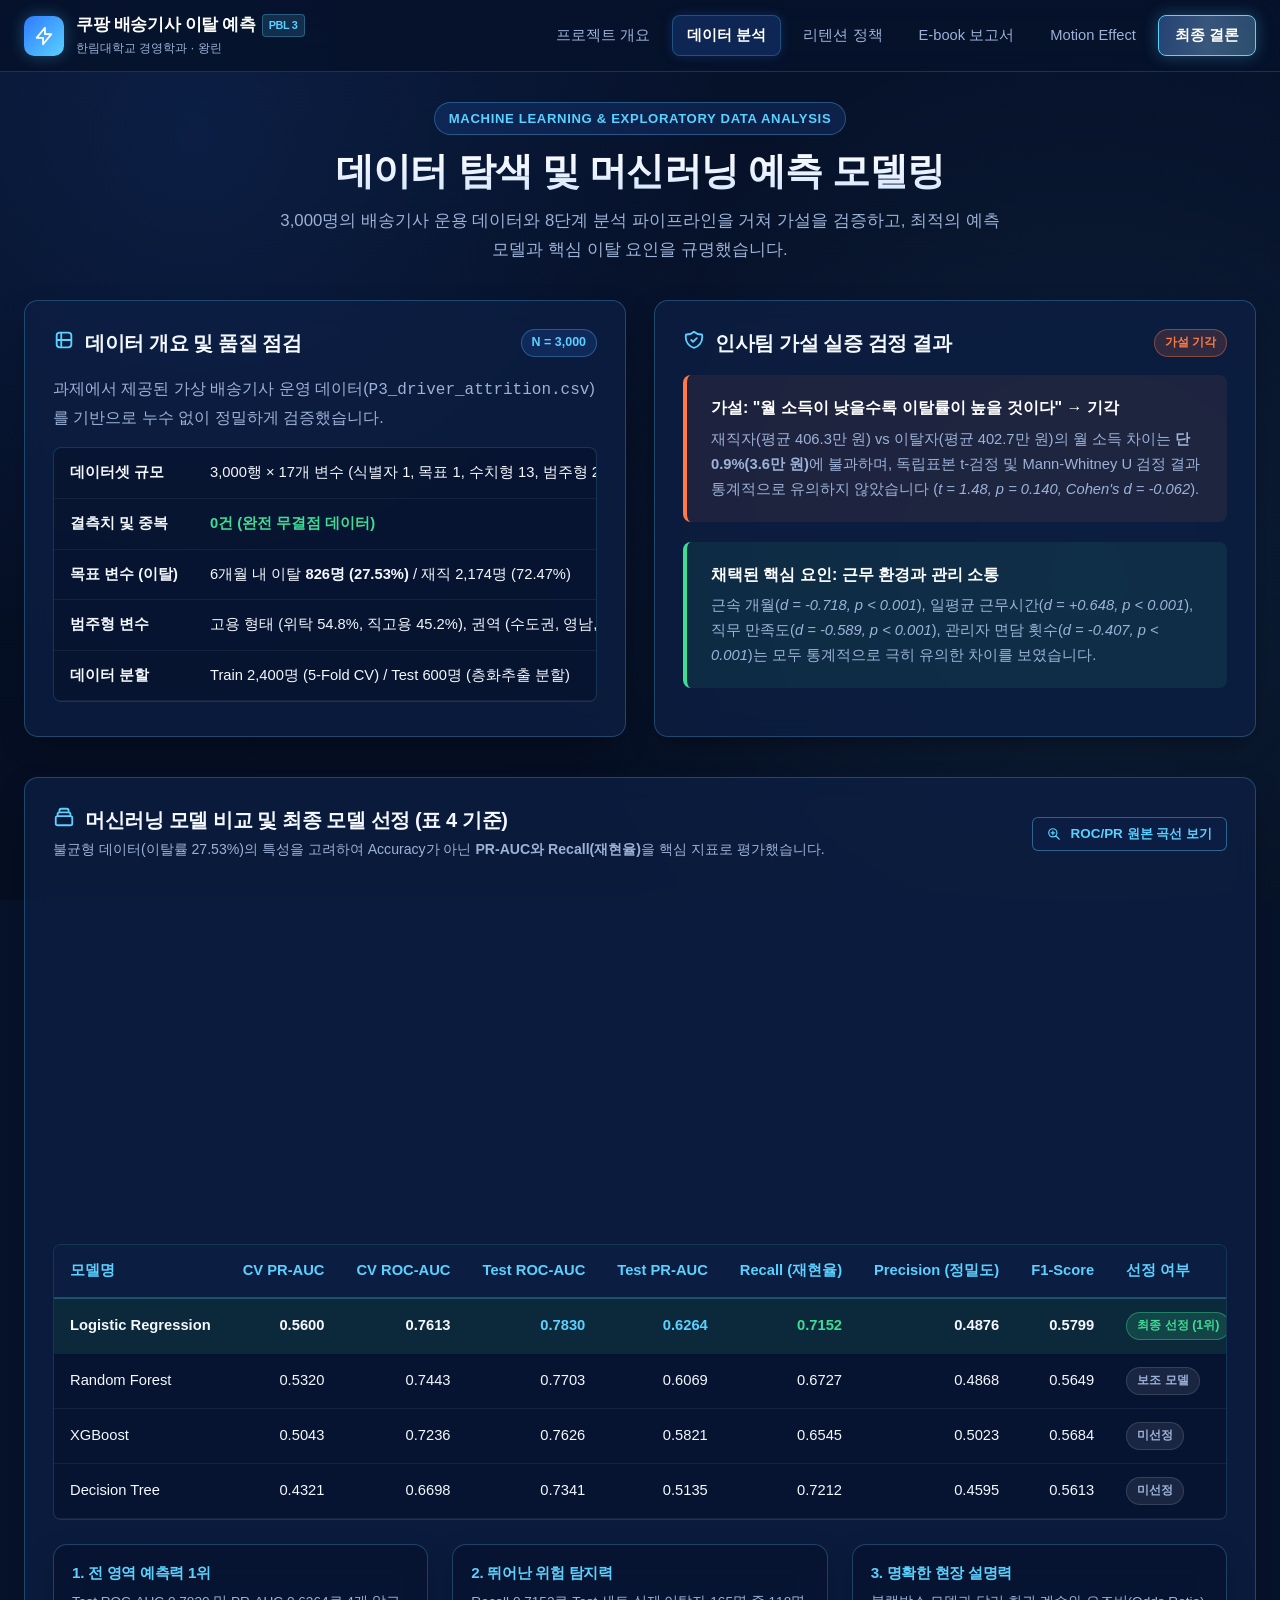
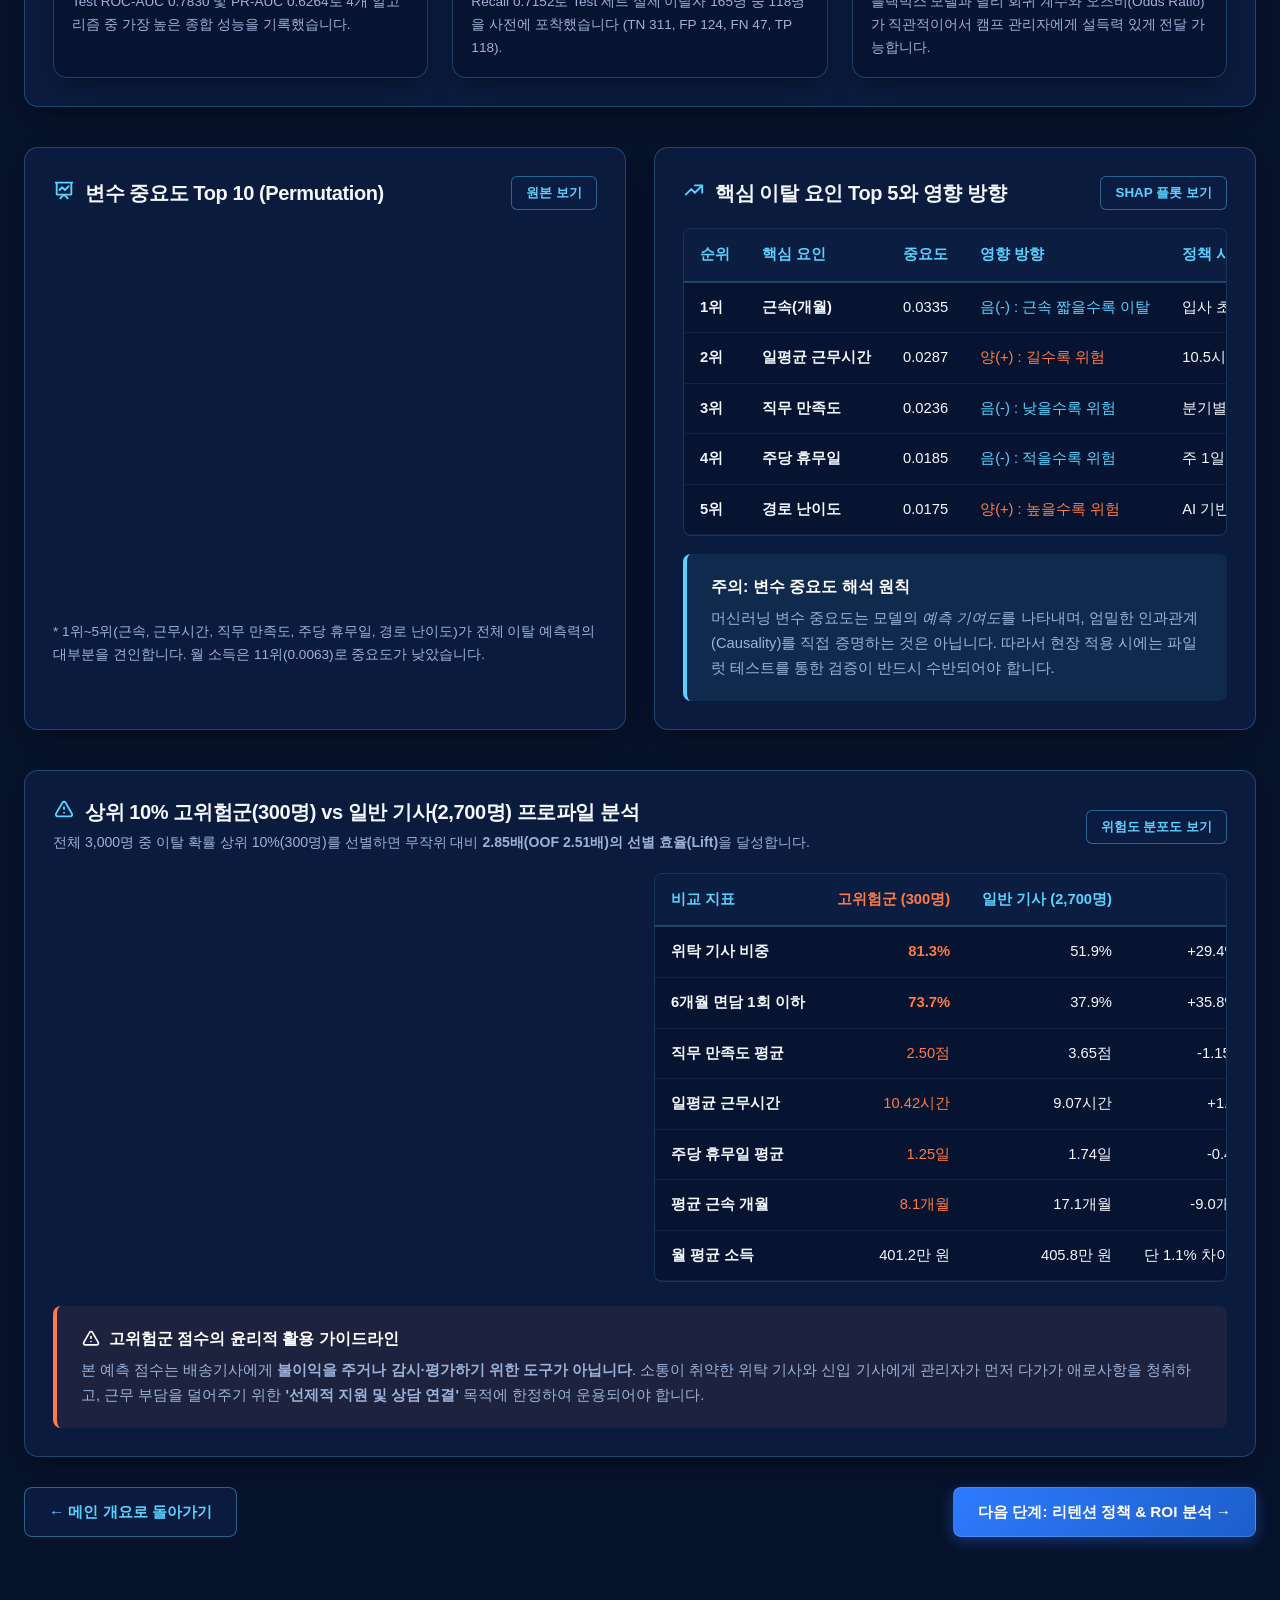
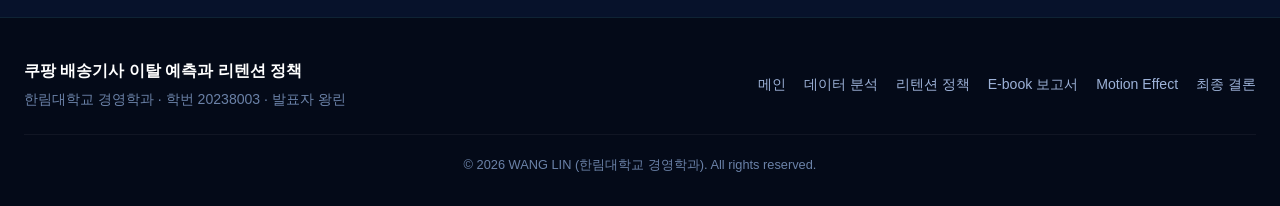
==== analysis.html @ deee6672 "1" ====
<!DOCTYPE html>
<html lang="ko">
<head>
  <meta charset="UTF-8">
  <meta name="viewport" content="width=device-width, initial-scale=1.0">
  <title>쿠팡 배송기사 이탈 예측과 리텐션 정책 | 데이터 및 머신러닝 분석</title>
  <link rel="stylesheet" href="css/style.css">
  <link rel="stylesheet" href="css/responsive.css">
  <!-- Chart.js CDN -->
  <script src="https://cdn.jsdelivr.net/npm/chart.js"></script>
</head>
<body>

  <!-- Global Navigation Bar -->
  <header class="navbar">
    <div class="nav-container">
      <a href="index.html" class="brand">
        <div class="brand-icon">
          <svg fill="none" stroke="currentColor" viewBox="0 0 24 24"><path stroke-linecap="round" stroke-linejoin="round" stroke-width="2" d="M13 10V3L4 14h7v7l9-11h-7z"/></svg>
        </div>
        <div class="brand-info">
          <div class="brand-title">쿠팡 배송기사 이탈 예측 <span class="brand-badge">PBL 3</span></div>
          <div class="brand-meta">한림대학교 경영학과 · 왕린</div>
        </div>
      </a>

      <button class="nav-toggle" aria-label="메뉴 열기">
        <svg fill="none" stroke="currentColor" viewBox="0 0 24 24"><path stroke-linecap="round" stroke-linejoin="round" stroke-width="2" d="M4 6h16M4 12h16M4 18h16"/></svg>
      </button>

      <nav class="nav-menu">
        <div class="nav-item"><a href="index.html" class="nav-link">프로젝트 개요</a></div>
        <div class="nav-item"><a href="analysis.html" class="nav-link active">데이터 분석</a></div>
        <div class="nav-item"><a href="policy.html" class="nav-link">리텐션 정책</a></div>
        <div class="nav-item"><a href="report.html" class="nav-link">E-book 보고서</a></div>
        <div class="nav-item"><a href="motion.html" class="nav-link">Motion Effect</a></div>
        <div class="nav-item"><a href="conclusion.html" class="nav-link highlight-btn">최종 결론</a></div>
      </nav>
    </div>
  </header>

  <main class="main-content">
    <div class="container">
      
      <!-- Section Header -->
      <div class="section-header" style="margin-top: 30px;">
        <div class="section-tag">Machine Learning & Exploratory Data Analysis</div>
        <h1 class="section-title">데이터 탐색 및 머신러닝 예측 모델링</h1>
        <p class="section-desc">
          3,000명의 배송기사 운용 데이터와 8단계 분석 파이프라인을 거쳐 
          가설을 검증하고, 최적의 예측 모델과 핵심 이탈 요인을 규명했습니다.
        </p>
      </div>

      <!-- 1. 데이터 개요 & 가설 검정 -->
      <section style="margin-bottom: 40px;">
        <div class="grid-2">
          
          <!-- Data Profile Card -->
          <div class="card">
            <div class="card-header">
              <h2 class="card-title">
                <span class="card-title-icon">
                  <svg width="22" height="22" fill="none" stroke="currentColor" viewBox="0 0 24 24"><path stroke-linecap="round" stroke-linejoin="round" stroke-width="2" d="M4 7v10c0 2 1.5 3 3.5 3h9c2 0 3.5-1 3.5-3V7c0-2-1.5-3-3.5-3h-9C5.5 4 4 5 4 7zm0 5h16M9 4v16"/></svg>
                </span>
                데이터 개요 및 품질 점검
              </h2>
              <span class="badge badge-blue">N = 3,000</span>
            </div>
            
            <p style="margin-bottom: 16px;">
              과제에서 제공된 가상 배송기사 운영 데이터(<code>P3_driver_attrition.csv</code>)를 기반으로 누수 없이 정밀하게 검증했습니다.
            </p>

            <div class="table-responsive">
              <table class="table-custom">
                <tbody>
                  <tr>
                    <td><strong>데이터셋 규모</strong></td>
                    <td>3,000행 × 17개 변수 (식별자 1, 목표 1, 수치형 13, 범주형 2)</td>
                  </tr>
                  <tr>
                    <td><strong>결측치 및 중복</strong></td>
                    <td style="color: var(--success); font-weight: 600;">0건 (완전 무결점 데이터)</td>
                  </tr>
                  <tr>
                    <td><strong>목표 변수 (이탈)</strong></td>
                    <td>6개월 내 이탈 <strong>826명 (27.53%)</strong> / 재직 2,174명 (72.47%)</td>
                  </tr>
                  <tr>
                    <td><strong>범주형 변수</strong></td>
                    <td>고용 형태 (위탁 54.8%, 직고용 45.2%), 권역 (수도권, 영남, 호남 등 5개)</td>
                  </tr>
                  <tr>
                    <td><strong>데이터 분할</strong></td>
                    <td>Train 2,400명 (5-Fold CV) / Test 600명 (층화추출 분할)</td>
                  </tr>
                </tbody>
              </table>
            </div>
          </div>

          <!-- Hypothesis Test Card -->
          <div class="card">
            <div class="card-header">
              <h2 class="card-title">
                <span class="card-title-icon">
                  <svg width="22" height="22" fill="none" stroke="currentColor" viewBox="0 0 24 24"><path stroke-linecap="round" stroke-linejoin="round" stroke-width="2" d="M9 12l2 2 4-4m5.618-4.016A11.955 11.955 0 0112 2.944a11.955 11.955 0 01-8.618 3.04A12.02 12.02 0 003 9c0 5.591 3.824 10.29 9 11.622 5.176-1.332 9-6.03 9-11.622 0-1.042-.133-2.052-.382-3.016z"/></svg>
                </span>
                인사팀 가설 실증 검정 결과
              </h2>
              <span class="badge badge-risk">가설 기각</span>
            </div>

            <div class="callout risk" style="margin-top: 0;">
              <div class="callout-title">가설: "월 소득이 낮을수록 이탈률이 높을 것이다" &rarr; 기각</div>
              <p>
                재직자(평균 406.3만 원) vs 이탈자(평균 402.7만 원)의 월 소득 차이는 <strong>단 0.9%(3.6만 원)</strong>에 불과하며, 
                독립표본 t-검정 및 Mann-Whitney U 검정 결과 통계적으로 유의하지 않았습니다 
                (<em>t = 1.48, p = 0.140, Cohen's d = -0.062</em>).
              </p>
            </div>

            <div class="callout success">
              <div class="callout-title">채택된 핵심 요인: 근무 환경과 관리 소통</div>
              <p>
                근속 개월(<em>d = -0.718, p &lt; 0.001</em>), 일평균 근무시간(<em>d = +0.648, p &lt; 0.001</em>), 
                직무 만족도(<em>d = -0.589, p &lt; 0.001</em>), 관리자 면담 횟수(<em>d = -0.407, p &lt; 0.001</em>)는 
                모두 통계적으로 극히 유의한 차이를 보였습니다.
              </p>
            </div>
          </div>

        </div>
      </section>

      <!-- 2. 머신러닝 4대 모델 성능 비교 -->
      <section style="margin-bottom: 40px;">
        <div class="card">
          <div class="card-header">
            <div>
              <h2 class="card-title">
                <span class="card-title-icon">
                  <svg width="22" height="22" fill="none" stroke="currentColor" viewBox="0 0 24 24"><path stroke-linecap="round" stroke-linejoin="round" stroke-width="2" d="M19 11H5m14 0a2 2 0 012 2v6a2 2 0 01-2 2H5a2 2 0 01-2-2v-6a2 2 0 012-2m14 0V9a2 2 0 00-2-2M5 11V9a2 2 0 012-2m0 0V5a2 2 0 012-2h6a2 2 0 012 2v2M7 7h10"/></svg>
                </span>
                머신러닝 모델 비교 및 최종 모델 선정 (표 4 기준)
              </h2>
              <p style="font-size: 0.88rem; color: var(--text-muted); margin-top: 4px;">
                불균형 데이터(이탈률 27.53%)의 특성을 고려하여 Accuracy가 아닌 <strong>PR-AUC와 Recall(재현율)</strong>을 핵심 지표로 평가했습니다.
              </p>
            </div>
            <button class="btn btn-sm btn-secondary" data-zoom-src="assets/charts/fig07_roc_pr_curves.png" data-zoom-caption="그림 7. 모델별 ROC 곡선 및 Precision-Recall 곡선 (원본)">
              <svg width="14" height="14" fill="none" stroke="currentColor" viewBox="0 0 24 24"><path stroke-linecap="round" stroke-linejoin="round" stroke-width="2" d="M21 21l-6-6m2-5a7 7 0 11-14 0 7 7 0 0114 0zM10 7v6m3-3H7"/></svg>
              ROC/PR 원본 곡선 보기
            </button>
          </div>

          <!-- Chart.js Canvas -->
          <div class="chart-box" style="height: 340px; margin-bottom: 24px;">
            <canvas id="modelComparisonChart"></canvas>
          </div>

          <!-- Detailed Table 4 -->
          <div class="table-responsive">
            <table class="table-custom">
              <thead>
                <tr>
                  <th>모델명</th>
                  <th class="text-right">CV PR-AUC</th>
                  <th class="text-right">CV ROC-AUC</th>
                  <th class="text-right">Test ROC-AUC</th>
                  <th class="text-right">Test PR-AUC</th>
                  <th class="text-right">Recall (재현율)</th>
                  <th class="text-right">Precision (정밀도)</th>
                  <th class="text-right">F1-Score</th>
                  <th>선정 여부</th>
                </tr>
              </thead>
              <tbody>
                <tr class="highlight-row">
                  <td><strong>Logistic Regression</strong></td>
                  <td class="text-right">0.5600</td>
                  <td class="text-right">0.7613</td>
                  <td class="text-right" style="color: var(--cyan); font-weight: 700;">0.7830</td>
                  <td class="text-right" style="color: var(--cyan); font-weight: 700;">0.6264</td>
                  <td class="text-right" style="color: var(--success); font-weight: 700;">0.7152</td>
                  <td class="text-right">0.4876</td>
                  <td class="text-right">0.5799</td>
                  <td><span class="badge badge-success">최종 선정 (1위)</span></td>
                </tr>
                <tr>
                  <td>Random Forest</td>
                  <td class="text-right">0.5320</td>
                  <td class="text-right">0.7443</td>
                  <td class="text-right">0.7703</td>
                  <td class="text-right">0.6069</td>
                  <td class="text-right">0.6727</td>
                  <td class="text-right">0.4868</td>
                  <td class="text-right">0.5649</td>
                  <td><span class="badge badge-neutral">보조 모델</span></td>
                </tr>
                <tr>
                  <td>XGBoost</td>
                  <td class="text-right">0.5043</td>
                  <td class="text-right">0.7236</td>
                  <td class="text-right">0.7626</td>
                  <td class="text-right">0.5821</td>
                  <td class="text-right">0.6545</td>
                  <td class="text-right">0.5023</td>
                  <td class="text-right">0.5684</td>
                  <td><span class="badge badge-neutral">미선정</span></td>
                </tr>
                <tr>
                  <td>Decision Tree</td>
                  <td class="text-right">0.4321</td>
                  <td class="text-right">0.6698</td>
                  <td class="text-right">0.7341</td>
                  <td class="text-right">0.5135</td>
                  <td class="text-right">0.7212</td>
                  <td class="text-right">0.4595</td>
                  <td class="text-right">0.5613</td>
                  <td><span class="badge badge-neutral">미선정</span></td>
                </tr>
              </tbody>
            </table>
          </div>

          <!-- Model Selection Rationale -->
          <div class="grid-3" style="margin-top: 24px;">
            <div class="card" style="background: rgba(7, 18, 43, 0.7); padding: 18px;">
              <h4 style="font-size: 0.95rem; color: var(--cyan); margin-bottom: 8px;">1. 전 영역 예측력 1위</h4>
              <p style="font-size: 0.85rem;">
                Test ROC-AUC 0.7830 및 PR-AUC 0.6264로 4개 알고리즘 중 가장 높은 종합 성능을 기록했습니다.
              </p>
            </div>
            <div class="card" style="background: rgba(7, 18, 43, 0.7); padding: 18px;">
              <h4 style="font-size: 0.95rem; color: var(--cyan); margin-bottom: 8px;">2. 뛰어난 위험 탐지력</h4>
              <p style="font-size: 0.85rem;">
                Recall 0.7152로 Test 세트 실제 이탈자 165명 중 118명을 사전에 포착했습니다 (TN 311, FP 124, FN 47, TP 118).
              </p>
            </div>
            <div class="card" style="background: rgba(7, 18, 43, 0.7); padding: 18px;">
              <h4 style="font-size: 0.95rem; color: var(--cyan); margin-bottom: 8px;">3. 명확한 현장 설명력</h4>
              <p style="font-size: 0.85rem;">
                블랙박스 모델과 달리 회귀 계수와 오즈비(Odds Ratio)가 직관적이어서 캠프 관리자에게 설득력 있게 전달 가능합니다.
              </p>
            </div>
          </div>

        </div>
      </section>

      <!-- 3. 핵심 이탈 요인 Top 10 (Permutation & SHAP) -->
      <section style="margin-bottom: 40px;">
        <div class="grid-2">
          
          <!-- Left: Feature Importance Bar Chart -->
          <div class="card">
            <div class="card-header">
              <h3 class="card-title">
                <span class="card-title-icon">
                  <svg width="22" height="22" fill="none" stroke="currentColor" viewBox="0 0 24 24"><path stroke-linecap="round" stroke-linejoin="round" stroke-width="2" d="M7 12l3-3 3 3 4-4M8 21l4-4 4 4M3 4h18M4 4h16v12a1 1 0 01-1 1H5a1 1 0 01-1-1V4z"/></svg>
                </span>
                변수 중요도 Top 10 (Permutation)
              </h3>
              <button class="btn btn-sm btn-secondary" data-zoom-src="assets/charts/fig09_permutation_importance.png" data-zoom-caption="그림 9. Permutation Importance Top 10 원본 그래프">
                원본 보기
              </button>
            </div>
            
            <div class="chart-box" style="height: 380px;">
              <canvas id="featureImportanceChart"></canvas>
            </div>
            
            <p style="font-size: 0.85rem; color: var(--text-muted); margin-top: 12px;">
              * 1위~5위(근속, 근무시간, 직무 만족도, 주당 휴무일, 경로 난이도)가 전체 이탈 예측력의 대부분을 견인합니다. 
              월 소득은 11위(0.0063)로 중요도가 낮았습니다.
            </p>
          </div>

          <!-- Right: SHAP Summary & Top 5 Table -->
          <div class="card">
            <div class="card-header">
              <h3 class="card-title">
                <span class="card-title-icon">
                  <svg width="22" height="22" fill="none" stroke="currentColor" viewBox="0 0 24 24"><path stroke-linecap="round" stroke-linejoin="round" stroke-width="2" d="M13 7h8m0 0v8m0-8l-8 8-4-4-6 6"/></svg>
                </span>
                핵심 이탈 요인 Top 5와 영향 방향
              </h3>
              <button class="btn btn-sm btn-secondary" data-zoom-src="assets/charts/fig10_shap_summary.png" data-zoom-caption="그림 10. SHAP Summary Plot (Logistic Regression & Random Forest)">
                SHAP 플롯 보기
              </button>
            </div>

            <div class="table-responsive">
              <table class="table-custom">
                <thead>
                  <tr>
                    <th>순위</th>
                    <th>핵심 요인</th>
                    <th>중요도</th>
                    <th>영향 방향</th>
                    <th>정책 시사점</th>
                  </tr>
                </thead>
                <tbody>
                  <tr>
                    <td><strong>1위</strong></td>
                    <td><strong>근속(개월)</strong></td>
                    <td>0.0335</td>
                    <td><span style="color: var(--cyan);">음(-) : 근속 짧을수록 이탈</span></td>
                    <td>입사 초기 30·60·90일 온보딩 집중</td>
                  </tr>
                  <tr>
                    <td><strong>2위</strong></td>
                    <td><strong>일평균 근무시간</strong></td>
                    <td>0.0287</td>
                    <td><span style="color: var(--risk);">양(+) : 길수록 위험</span></td>
                    <td>10.5시간 이상 장시간 근무자 물량 조정</td>
                  </tr>
                  <tr>
                    <td><strong>3위</strong></td>
                    <td><strong>직무 만족도</strong></td>
                    <td>0.0236</td>
                    <td><span style="color: var(--cyan);">음(-) : 낮을수록 위험</span></td>
                    <td>분기별 고충 파악 및 현장 애로 해소</td>
                  </tr>
                  <tr>
                    <td><strong>4위</strong></td>
                    <td><strong>주당 휴무일</strong></td>
                    <td>0.0185</td>
                    <td><span style="color: var(--cyan);">음(-) : 적을수록 위험</span></td>
                    <td>주 1일 이하 근무자 휴무 로테이션 보장</td>
                  </tr>
                  <tr>
                    <td><strong>5위</strong></td>
                    <td><strong>경로 난이도</strong></td>
                    <td>0.0175</td>
                    <td><span style="color: var(--risk);">양(+) : 높을수록 위험</span></td>
                    <td>AI 기반 고난도 배송 권역 순환 배정</td>
                  </tr>
                </tbody>
              </table>
            </div>

            <div class="callout cyan" style="margin-top: 18px; margin-bottom: 0;">
              <div class="callout-title">주의: 변수 중요도 해석 원칙</div>
              <p>
                머신러닝 변수 중요도는 모델의 <em>예측 기여도</em>를 나타내며, 엄밀한 인과관계(Causality)를 직접 증명하는 것은 아닙니다. 
                따라서 현장 적용 시에는 파일럿 테스트를 통한 검증이 반드시 수반되어야 합니다.
              </p>
            </div>
          </div>

        </div>
      </section>

      <!-- 4. 상위 10% 고위험군 (300명) 심층 분석 -->
      <section style="margin-bottom: 20px;">
        <div class="card">
          <div class="card-header">
            <div>
              <h2 class="card-title">
                <span class="card-title-icon">
                  <svg width="22" height="22" fill="none" stroke="currentColor" viewBox="0 0 24 24"><path stroke-linecap="round" stroke-linejoin="round" stroke-width="2" d="M12 9v2m0 4h.01m-6.938 4h13.856c1.54 0 2.502-1.667 1.732-3L13.732 4c-.77-1.333-2.694-1.333-3.464 0L3.34 16c-.77 1.333.192 3 1.732 3z"/></svg>
                </span>
                상위 10% 고위험군(300명) vs 일반 기사(2,700명) 프로파일 분석
              </h2>
              <p style="font-size: 0.88rem; color: var(--text-muted); margin-top: 4px;">
                전체 3,000명 중 이탈 확률 상위 10%(300명)를 선별하면 무작위 대비 <strong>2.85배(OOF 2.51배)의 선별 효율(Lift)</strong>을 달성합니다.
              </p>
            </div>
            <button class="btn btn-sm btn-secondary" data-zoom-src="assets/charts/fig11_risk_distribution.png" data-zoom-caption="그림 11. 전체 배송기사 이탈 위험 점수 분포와 상위 10% 기준선 (원본)">
              위험도 분포도 보기
            </button>
          </div>

          <!-- Comparison Bar Chart & Table Grid -->
          <div class="grid-2" style="margin-bottom: 24px;">
            <div class="chart-box" style="height: 320px;">
              <canvas id="highRiskComparisonChart"></canvas>
            </div>

            <!-- Table 8 Summary -->
            <div class="table-responsive">
              <table class="table-custom">
                <thead>
                  <tr>
                    <th>비교 지표</th>
                    <th class="text-right" style="color: var(--risk);">고위험군 (300명)</th>
                    <th class="text-right" style="color: var(--cyan);">일반 기사 (2,700명)</th>
                    <th class="text-right">격차 / 특성</th>
                  </tr>
                </thead>
                <tbody>
                  <tr>
                    <td><strong>위탁 기사 비중</strong></td>
                    <td class="text-right" style="color: var(--risk); font-weight: 700;">81.3%</td>
                    <td class="text-right">51.9%</td>
                    <td class="text-right">+29.4%p (위탁 집중)</td>
                  </tr>
                  <tr>
                    <td><strong>6개월 면담 1회 이하</strong></td>
                    <td class="text-right" style="color: var(--risk); font-weight: 700;">73.7%</td>
                    <td class="text-right">37.9%</td>
                    <td class="text-right">+35.8%p (소통 단절)</td>
                  </tr>
                  <tr>
                    <td><strong>직무 만족도 평균</strong></td>
                    <td class="text-right" style="color: var(--risk);">2.50점</td>
                    <td class="text-right">3.65점</td>
                    <td class="text-right">-1.15점 (불만 누적)</td>
                  </tr>
                  <tr>
                    <td><strong>일평균 근무시간</strong></td>
                    <td class="text-right" style="color: var(--risk);">10.42시간</td>
                    <td class="text-right">9.07시간</td>
                    <td class="text-right">+1.35시간 장시간</td>
                  </tr>
                  <tr>
                    <td><strong>주당 휴무일 평균</strong></td>
                    <td class="text-right" style="color: var(--risk);">1.25일</td>
                    <td class="text-right">1.74일</td>
                    <td class="text-right">-0.49일 휴식 부족</td>
                  </tr>
                  <tr>
                    <td><strong>평균 근속 개월</strong></td>
                    <td class="text-right" style="color: var(--risk);">8.1개월</td>
                    <td class="text-right">17.1개월</td>
                    <td class="text-right">-9.0개월 (신입 위주)</td>
                  </tr>
                  <tr>
                    <td><strong>월 평균 소득</strong></td>
                    <td class="text-right">401.2만 원</td>
                    <td class="text-right">405.8만 원</td>
                    <td class="text-right">단 1.1% 차이 (유의차 없음)</td>
                  </tr>
                </tbody>
              </table>
            </div>
          </div>

          <!-- Ethical & Action Principle -->
          <div class="callout risk" style="margin-bottom: 0;">
            <div class="callout-title">
              <svg width="20" height="20" fill="none" stroke="currentColor" viewBox="0 0 24 24"><path stroke-linecap="round" stroke-linejoin="round" stroke-width="2" d="M12 9v2m0 4h.01m-6.938 4h13.856c1.54 0 2.502-1.667 1.732-3L13.732 4c-.77-1.333-2.694-1.333-3.464 0L3.34 16c-.77 1.333.192 3 1.732 3z"/></svg>
              고위험군 점수의 윤리적 활용 가이드라인
            </div>
            <p>
              본 예측 점수는 배송기사에게 <strong>불이익을 주거나 감시·평가하기 위한 도구가 아닙니다</strong>. 
              소통이 취약한 위탁 기사와 신입 기사에게 관리자가 먼저 다가가 애로사항을 청취하고, 
              근무 부담을 덜어주기 위한 <strong>'선제적 지원 및 상담 연결'</strong> 목적에 한정하여 운용되어야 합니다.
            </p>
          </div>

        </div>
      </section>

      <!-- Bottom Navigation -->
      <div style="display: flex; justify-content: space-between; align-items: center; margin-top: 30px;">
        <a href="index.html" class="btn btn-secondary">&larr; 메인 개요로 돌아가기</a>
        <a href="policy.html" class="btn btn-primary">다음 단계: 리텐션 정책 & ROI 분석 &rarr;</a>
      </div>

    </div>
  </main>

  <!-- Global Footer -->
  <footer class="site-footer">
    <div class="container">
      <div class="footer-content">
        <div class="footer-brand">
          <b>쿠팡 배송기사 이탈 예측과 리텐션 정책</b>
          <span>한림대학교 경영학과 · 학번 20238003 · 발표자 왕린</span>
        </div>
        <div class="footer-nav">
          <a href="index.html">메인</a>
          <a href="analysis.html">데이터 분석</a>
          <a href="policy.html">리텐션 정책</a>
          <a href="report.html">E-book 보고서</a>
          <a href="motion.html">Motion Effect</a>
          <a href="conclusion.html">최종 결론</a>
        </div>
      </div>
      <div class="footer-bottom">
        &copy; 2026 WANG LIN (한림대학교 경영학과). All rights reserved.
      </div>
    </div>
  </footer>

  <script src="js/main.js"></script>
  <script src="js/charts.js"></script>
</body>
</html>
---- css/style.css ----
/* ==========================================================================
   쿠팡 배송기사 이탈 예측과 리텐션 정책 - AI 테크놀로지 웹사이트 스타일시트
   발표자: 왕린 (한림대학교 경영학과)
   디자인 콘셉트: Deep Navy + Electric Blue + Cyber Intelligence
   ========================================================================== */

:root {
  --bg-deep: #07122B;
  --bg-navy: #0D1F45;
  --bg-darker: #040A18;
  --panel-bg: rgba(13, 31, 69, 0.75);
  --panel-bg-hover: rgba(20, 45, 96, 0.85);
  --panel-border: rgba(90, 209, 255, 0.25);
  --panel-border-hover: rgba(90, 209, 255, 0.6);
  --glow-blue: rgba(47, 123, 255, 0.4);
  --glow-cyan: rgba(90, 209, 255, 0.3);

  --blue: #2F7BFF;
  --blue-hover: #1E66E2;
  --cyan: #5AD1FF;
  --cyan-dim: #2389b0;
  
  --text-main: #F4F8FF;
  --text-muted: #9DB2D8;
  --text-dim: #6B82A8;

  --risk: #FF7A45;
  --risk-bg: rgba(255, 122, 69, 0.15);
  --risk-border: rgba(255, 122, 69, 0.4);
  
  --success: #3DDC97;
  --success-bg: rgba(61, 220, 151, 0.15);
  --success-border: rgba(61, 220, 151, 0.4);

  --font-sans: 'Pretendard', -apple-system, BlinkMacSystemFont, 'Segoe UI', Roboto, 'Noto Sans KR', sans-serif;
  --font-mono: 'JetBrains Mono', 'Fira Code', ui-monospace, Menlo, Consolas, monospace;

  --nav-height: 72px;
  --radius-sm: 8px;
  --radius-md: 14px;
  --radius-lg: 20px;
  --radius-full: 9999px;

  --shadow-card: 0 10px 30px -10px rgba(0, 0, 0, 0.5);
  --shadow-glow: 0 0 25px rgba(47, 123, 255, 0.25);
  --shadow-cyan: 0 0 25px rgba(90, 209, 255, 0.25);
  
  --transition: all 0.25s cubic-bezier(0.16, 1, 0.3, 1);
}

/* Base Reset */
*, *::before, *::after {
  box-sizing: border-box;
  margin: 0;
  padding: 0;
}

html {
  scroll-behavior: smooth;
  font-size: 16px;
  background-color: var(--bg-deep);
  color: var(--text-main);
  font-family: var(--font-sans);
  -webkit-font-smoothing: antialiased;
}

body {
  min-height: 100vh;
  display: flex;
  flex-direction: column;
  background: 
    radial-gradient(circle at 15% 15%, rgba(47, 123, 255, 0.12) 0%, transparent 40%),
    radial-gradient(circle at 85% 65%, rgba(90, 209, 255, 0.08) 0%, transparent 45%),
    linear-gradient(180deg, var(--bg-deep) 0%, #050E22 100%);
  background-attachment: fixed;
  overflow-x: hidden;
  line-height: 1.6;
}

/* Typography */
h1, h2, h3, h4, h5, h6 {
  color: var(--text-main);
  font-weight: 700;
  line-height: 1.25;
  letter-spacing: -0.02em;
}

p {
  color: var(--text-muted);
  font-size: 1rem;
  line-height: 1.7;
}

a {
  color: var(--cyan);
  text-decoration: none;
  transition: var(--transition);
}

a:hover {
  color: #fff;
  text-shadow: 0 0 8px var(--cyan);
}

ul, ol {
  list-style: none;
}

/* Header & Global Navigation */
.navbar {
  position: fixed;
  top: 0;
  left: 0;
  width: 100%;
  height: var(--nav-height);
  background: rgba(7, 18, 43, 0.85);
  backdrop-filter: blur(14px);
  -webkit-backdrop-filter: blur(14px);
  border-bottom: 1px solid rgba(90, 209, 255, 0.18);
  z-index: 1000;
  display: flex;
  align-items: center;
  transition: var(--transition);
}

.nav-container {
  max-width: 1320px;
  width: 100%;
  margin: 0 auto;
  padding: 0 24px;
  display: flex;
  align-items: center;
  justify-content: space-between;
}

.brand {
  display: flex;
  align-items: center;
  gap: 12px;
  text-decoration: none;
}

.brand-icon {
  width: 40px;
  height: 40px;
  background: linear-gradient(135deg, var(--blue), var(--cyan));
  border-radius: 10px;
  display: flex;
  align-items: center;
  justify-content: center;
  color: #fff;
  box-shadow: 0 0 15px var(--glow-cyan);
}

.brand-icon svg {
  width: 22px;
  height: 22px;
}

.brand-info {
  display: flex;
  flex-direction: column;
}

.brand-title {
  font-size: 1.05rem;
  font-weight: 800;
  color: #fff;
  letter-spacing: -0.02em;
  display: flex;
  align-items: center;
  gap: 6px;
}

.brand-badge {
  font-size: 0.68rem;
  padding: 2px 6px;
  border-radius: 4px;
  background: rgba(90, 209, 255, 0.15);
  color: var(--cyan);
  border: 1px solid rgba(90, 209, 255, 0.3);
  font-weight: 600;
}

.brand-meta {
  font-size: 0.76rem;
  color: var(--text-muted);
}

/* Nav Menu */
.nav-menu {
  display: flex;
  align-items: center;
  gap: 8px;
}

.nav-item {
  position: relative;
}

.nav-link {
  display: flex;
  align-items: center;
  gap: 6px;
  padding: 8px 14px;
  color: var(--text-muted);
  font-size: 0.92rem;
  font-weight: 500;
  border-radius: var(--radius-sm);
  transition: var(--transition);
}

.nav-link:hover {
  color: #fff;
  background: rgba(47, 123, 255, 0.12);
  text-shadow: none;
}

.nav-link.active {
  color: #fff;
  background: rgba(47, 123, 255, 0.2);
  font-weight: 600;
  border: 1px solid rgba(90, 209, 255, 0.25);
  box-shadow: 0 0 12px rgba(47, 123, 255, 0.2);
}

/* Highlighted Conclusion Menu Item */
.nav-link.highlight-btn {
  background: linear-gradient(135deg, rgba(47, 123, 255, 0.3), rgba(90, 209, 255, 0.25));
  border: 1px solid var(--cyan);
  color: #fff;
  font-weight: 700;
  padding: 8px 16px;
  box-shadow: 0 0 16px rgba(90, 209, 255, 0.3);
  position: relative;
  overflow: hidden;
}

.nav-link.highlight-btn::after {
  content: '';
  position: absolute;
  top: -50%;
  left: -50%;
  width: 200%;
  height: 200%;
  background: linear-gradient(60deg, transparent, rgba(255, 255, 255, 0.15), transparent);
  transform: rotate(30deg);
  animation: shine 4s infinite linear;
}

@keyframes shine {
  0% { transform: translateX(-100%) rotate(30deg); }
  20%, 100% { transform: translateX(100%) rotate(30deg); }
}

.nav-link.highlight-btn:hover {
  background: linear-gradient(135deg, var(--blue), #1e5fc7);
  box-shadow: 0 0 20px rgba(90, 209, 255, 0.6);
  transform: translateY(-1px);
}

.nav-link.highlight-btn.active {
  background: linear-gradient(135deg, var(--blue), #1852b0);
  border-color: #fff;
}

/* Mobile Toggle */
.nav-toggle {
  display: none;
  background: transparent;
  border: none;
  color: var(--text-main);
  cursor: pointer;
  padding: 8px;
  border-radius: var(--radius-sm);
}

.nav-toggle svg {
  width: 26px;
  height: 26px;
}

/* Main Wrapper */
.main-content {
  flex: 1;
  margin-top: var(--nav-height);
  padding-bottom: 80px;
}

.container {
  max-width: 1280px;
  width: 100%;
  margin: 0 auto;
  padding: 0 24px;
}

/* Section Header */
.section-header {
  margin-bottom: 36px;
  text-align: center;
}

.section-tag {
  display: inline-flex;
  align-items: center;
  gap: 8px;
  padding: 5px 14px;
  border-radius: var(--radius-full);
  background: rgba(47, 123, 255, 0.15);
  border: 1px solid rgba(90, 209, 255, 0.3);
  color: var(--cyan);
  font-size: 0.82rem;
  font-weight: 700;
  letter-spacing: 0.05em;
  text-transform: uppercase;
  margin-bottom: 12px;
}

.section-title {
  font-size: clamp(1.8rem, 3vw, 2.5rem);
  font-weight: 800;
  margin-bottom: 12px;
  background: linear-gradient(180deg, #FFFFFF 0%, #D4E5FF 100%);
  -webkit-background-clip: text;
  -webkit-text-fill-color: transparent;
}

.section-desc {
  max-width: 720px;
  margin: 0 auto;
  font-size: 1.05rem;
  color: var(--text-muted);
}

/* Tech Cards (Glassmorphism) */
.card {
  background: var(--panel-bg);
  backdrop-filter: blur(12px);
  -webkit-backdrop-filter: blur(12px);
  border: 1px solid var(--panel-border);
  border-radius: var(--radius-md);
  padding: 28px;
  box-shadow: var(--shadow-card);
  transition: var(--transition);
  position: relative;
  overflow: hidden;
}

.card:hover {
  background: var(--panel-bg-hover);
  border-color: var(--panel-border-hover);
  box-shadow: var(--shadow-glow);
  transform: translateY(-3px);
}

.card-header {
  display: flex;
  align-items: center;
  justify-content: space-between;
  margin-bottom: 18px;
}

.card-title {
  font-size: 1.25rem;
  font-weight: 700;
  display: flex;
  align-items: center;
  gap: 10px;
}

.card-title-icon {
  color: var(--cyan);
}

/* KPI Stat Cards Grid */
.kpi-grid {
  display: grid;
  grid-template-columns: repeat(4, 1fr);
  gap: 20px;
  margin-bottom: 40px;
}

.kpi-card {
  background: linear-gradient(145deg, rgba(13, 31, 69, 0.85) 0%, rgba(7, 18, 43, 0.95) 100%);
  border: 1px solid rgba(90, 209, 255, 0.22);
  border-radius: var(--radius-md);
  padding: 24px 20px;
  text-align: center;
  position: relative;
  overflow: hidden;
  box-shadow: 0 10px 25px -5px rgba(0, 0, 0, 0.4);
  transition: var(--transition);
}

.kpi-card::before {
  content: '';
  position: absolute;
  top: 0;
  left: 0;
  right: 0;
  height: 3px;
  background: linear-gradient(90deg, var(--blue), var(--cyan));
}

.kpi-card.risk-kpi::before {
  background: linear-gradient(90deg, #FF7A45, #FFAA33);
}

.kpi-card.success-kpi::before {
  background: linear-gradient(90deg, #3DDC97, #24A16F);
}

.kpi-card:hover {
  transform: translateY(-4px);
  border-color: var(--cyan);
  box-shadow: 0 15px 35px -5px rgba(47, 123, 255, 0.3);
}

.kpi-label {
  font-size: 0.86rem;
  color: var(--text-muted);
  font-weight: 600;
  margin-bottom: 10px;
  letter-spacing: -0.01em;
}

.kpi-value {
  font-size: clamp(2rem, 3.2vw, 2.7rem);
  font-weight: 800;
  letter-spacing: -0.03em;
  line-height: 1.1;
  color: #fff;
  font-family: var(--font-sans);
  margin-bottom: 8px;
}

.kpi-card.risk-kpi .kpi-value {
  color: var(--risk);
  text-shadow: 0 0 20px rgba(255, 122, 69, 0.3);
}

.kpi-card.success-kpi .kpi-value {
  color: var(--success);
  text-shadow: 0 0 20px rgba(61, 220, 151, 0.3);
}

.kpi-desc {
  font-size: 0.8rem;
  color: var(--text-dim);
}

/* Buttons */
.btn {
  display: inline-flex;
  align-items: center;
  justify-content: center;
  gap: 10px;
  padding: 12px 24px;
  font-size: 0.95rem;
  font-weight: 600;
  border-radius: var(--radius-sm);
  cursor: pointer;
  border: none;
  transition: var(--transition);
  text-decoration: none;
}

.btn-primary {
  background: linear-gradient(135deg, var(--blue), #1c5ec9);
  color: #fff;
  box-shadow: 0 4px 15px rgba(47, 123, 255, 0.35);
  border: 1px solid rgba(255, 255, 255, 0.15);
}

.btn-primary:hover {
  background: linear-gradient(135deg, #448aff, var(--blue));
  box-shadow: 0 6px 22px rgba(47, 123, 255, 0.55);
  color: #fff;
  transform: translateY(-2px);
}

.btn-secondary {
  background: rgba(13, 31, 69, 0.8);
  color: var(--cyan);
  border: 1px solid rgba(90, 209, 255, 0.4);
}

.btn-secondary:hover {
  background: rgba(20, 45, 96, 0.95);
  border-color: var(--cyan);
  color: #fff;
  transform: translateY(-2px);
  box-shadow: var(--shadow-cyan);
}

.btn-success {
  background: linear-gradient(135deg, var(--success), #279e6c);
  color: #042415;
  font-weight: 700;
  box-shadow: 0 4px 15px rgba(61, 220, 151, 0.3);
}

.btn-success:hover {
  background: linear-gradient(135deg, #5ff4b5, var(--success));
  color: #042415;
  transform: translateY(-2px);
  box-shadow: 0 6px 20px rgba(61, 220, 151, 0.5);
}

.btn-sm {
  padding: 7px 14px;
  font-size: 0.84rem;
  border-radius: 6px;
}

.btn-lg {
  padding: 15px 32px;
  font-size: 1.05rem;
  border-radius: var(--radius-md);
}

/* Badges & Tags */
.badge {
  display: inline-flex;
  align-items: center;
  gap: 6px;
  padding: 3px 10px;
  font-size: 0.78rem;
  font-weight: 600;
  border-radius: var(--radius-full);
}

.badge-blue {
  background: rgba(47, 123, 255, 0.15);
  color: var(--cyan);
  border: 1px solid rgba(90, 209, 255, 0.3);
}

.badge-risk {
  background: var(--risk-bg);
  color: var(--risk);
  border: 1px solid var(--risk-border);
}

.badge-success {
  background: var(--success-bg);
  color: var(--success);
  border: 1px solid var(--success-border);
}

.badge-neutral {
  background: rgba(255, 255, 255, 0.08);
  color: var(--text-muted);
  border: 1px solid rgba(255, 255, 255, 0.12);
}

/* Data Tables */
.table-responsive {
  width: 100%;
  overflow-x: auto;
  border-radius: var(--radius-sm);
  border: 1px solid rgba(90, 209, 255, 0.18);
  background: rgba(7, 18, 43, 0.6);
}

.table-custom {
  width: 100%;
  border-collapse: collapse;
  font-size: 0.92rem;
  text-align: left;
}

.table-custom th {
  background: rgba(13, 31, 69, 0.9);
  color: var(--cyan);
  padding: 14px 16px;
  font-weight: 600;
  border-bottom: 2px solid rgba(90, 209, 255, 0.25);
  white-space: nowrap;
}

.table-custom td {
  padding: 13px 16px;
  border-bottom: 1px solid rgba(255, 255, 255, 0.06);
  color: var(--text-main);
  white-space: nowrap;
}

.table-custom tr:hover td {
  background: rgba(47, 123, 255, 0.08);
}

.table-custom tr.highlight-row td {
  background: rgba(61, 220, 151, 0.1);
  font-weight: 600;
}

.text-right {
  text-align: right;
}

.text-center {
  text-align: center;
}

/* Charts Containers */
.chart-box {
  position: relative;
  width: 100%;
  min-height: 340px;
}

.chart-header {
  display: flex;
  align-items: center;
  justify-content: space-between;
  margin-bottom: 20px;
  flex-wrap: wrap;
  gap: 12px;
}

.chart-legend-custom {
  display: flex;
  gap: 14px;
  font-size: 0.82rem;
  color: var(--text-muted);
}

.chart-legend-item {
  display: flex;
  align-items: center;
  gap: 6px;
}

.legend-color {
  width: 12px;
  height: 12px;
  border-radius: 3px;
}

/* Image Viewer Modal */
.modal-overlay {
  position: fixed;
  inset: 0;
  background: rgba(4, 10, 24, 0.88);
  backdrop-filter: blur(8px);
  z-index: 2000;
  display: flex;
  align-items: center;
  justify-content: center;
  padding: 20px;
  opacity: 0;
  pointer-events: none;
  transition: opacity 0.25s ease;
}

.modal-overlay.open {
  opacity: 1;
  pointer-events: auto;
}

.modal-content {
  background: var(--bg-navy);
  border: 1px solid var(--panel-border-hover);
  border-radius: var(--radius-md);
  max-width: 95vw;
  max-height: 90vh;
  overflow: auto;
  position: relative;
  box-shadow: 0 25px 60px rgba(0, 0, 0, 0.7);
  padding: 16px;
}

.modal-close {
  position: absolute;
  top: 14px;
  right: 14px;
  background: rgba(255, 255, 255, 0.1);
  border: none;
  color: #fff;
  width: 36px;
  height: 36px;
  border-radius: 50%;
  cursor: pointer;
  display: flex;
  align-items: center;
  justify-content: center;
  transition: var(--transition);
}

.modal-close:hover {
  background: var(--risk);
}

.modal-img {
  max-width: 100%;
  max-height: 80vh;
  display: block;
  margin: 0 auto;
  border-radius: 8px;
}

.modal-caption {
  text-align: center;
  margin-top: 12px;
  color: var(--text-muted);
  font-size: 0.95rem;
}

/* Grid Layouts */
.grid-2 {
  display: grid;
  grid-template-columns: repeat(2, 1fr);
  gap: 28px;
}

.grid-3 {
  display: grid;
  grid-template-columns: repeat(3, 1fr);
  gap: 24px;
}

/* Callout Box */
.callout {
  padding: 20px 24px;
  border-radius: var(--radius-sm);
  background: rgba(13, 31, 69, 0.65);
  border-left: 4px solid var(--blue);
  margin: 20px 0;
}

.callout.risk {
  border-left-color: var(--risk);
  background: rgba(255, 122, 69, 0.08);
}

.callout.success {
  border-left-color: var(--success);
  background: rgba(61, 220, 151, 0.08);
}

.callout.cyan {
  border-left-color: var(--cyan);
  background: rgba(90, 209, 255, 0.08);
}

.callout-title {
  font-size: 1rem;
  font-weight: 700;
  margin-bottom: 6px;
  color: #fff;
  display: flex;
  align-items: center;
  gap: 8px;
}

.callout p {
  font-size: 0.92rem;
  margin: 0;
}

/* Footer */
.site-footer {
  margin-top: auto;
  background: var(--bg-darker);
  border-top: 1px solid rgba(90, 209, 255, 0.12);
  padding: 40px 0 30px;
  color: var(--text-dim);
  font-size: 0.88rem;
}

.footer-content {
  display: flex;
  justify-content: space-between;
  align-items: center;
  flex-wrap: wrap;
  gap: 20px;
  margin-bottom: 24px;
}

.footer-brand {
  display: flex;
  flex-direction: column;
  gap: 4px;
}

.footer-brand b {
  color: #fff;
  font-size: 1rem;
}

.footer-nav {
  display: flex;
  gap: 18px;
  flex-wrap: wrap;
}

.footer-nav a {
  color: var(--text-muted);
  font-size: 0.88rem;
}

.footer-nav a:hover {
  color: var(--cyan);
}

.footer-bottom {
  text-align: center;
  padding-top: 20px;
  border-top: 1px solid rgba(255, 255, 255, 0.05);
  font-size: 0.8rem;
}

/* Animations */
@keyframes fadeIn {
  from { opacity: 0; transform: translateY(15px); }
  to { opacity: 1; transform: translateY(0); }
}

.animate-fade-in {
  animation: fadeIn 0.6s cubic-bezier(0.16, 1, 0.3, 1) forwards;
}

/* Zoom Hover on Charts/Images */
.zoomable-chart-card {
  cursor: pointer;
  position: relative;
}

.zoomable-chart-card .zoom-hint {
  position: absolute;
  top: 12px;
  right: 12px;
  background: rgba(7, 18, 43, 0.85);
  border: 1px solid var(--cyan);
  color: var(--cyan);
  padding: 4px 10px;
  border-radius: 6px;
  font-size: 0.74rem;
  font-weight: 600;
  display: flex;
  align-items: center;
  gap: 4px;
  opacity: 0.8;
  transition: var(--transition);
}

.zoomable-chart-card:hover .zoom-hint {
  opacity: 1;
  background: var(--blue);
  color: #fff;
}
---- css/responsive.css ----
/* ==========================================================================
   쿠팡 배송기사 이탈 예측과 리텐션 정책 - 반응형 스타일시트
   PC, 태블릿, 모바일 지원
   ========================================================================== */

@media (max-width: 1100px) {
  .kpi-grid {
    grid-template-columns: repeat(2, 1fr);
    gap: 16px;
  }
  
  .grid-2 {
    grid-template-columns: 1fr;
    gap: 24px;
  }
}

@media (max-width: 868px) {
  :root {
    --nav-height: 64px;
  }

  .nav-toggle {
    display: flex;
  }

  .nav-menu {
    position: fixed;
    top: var(--nav-height);
    left: 0;
    right: 0;
    background: rgba(7, 18, 43, 0.98);
    backdrop-filter: blur(20px);
    -webkit-backdrop-filter: blur(20px);
    flex-direction: column;
    align-items: stretch;
    padding: 20px 24px 30px;
    gap: 10px;
    border-bottom: 1px solid var(--panel-border);
    box-shadow: 0 20px 40px rgba(0, 0, 0, 0.7);
    transform: translateY(-150%);
    opacity: 0;
    pointer-events: none;
    transition: transform 0.35s cubic-bezier(0.16, 1, 0.3, 1), opacity 0.25s ease;
  }

  .nav-menu.open {
    transform: translateY(0);
    opacity: 1;
    pointer-events: auto;
  }

  .nav-link {
    padding: 12px 18px;
    font-size: 1rem;
  }

  .nav-link.highlight-btn {
    text-align: center;
    justify-content: center;
    margin-top: 6px;
  }

  .brand-title {
    font-size: 0.95rem;
  }

  .brand-meta {
    display: none;
  }

  .grid-3 {
    grid-template-columns: 1fr;
  }

  .hero-section {
    padding: 40px 0 30px !important;
  }

  .hero-title {
    font-size: 2rem !important;
  }

  .card {
    padding: 20px 16px;
  }

  .section-title {
    font-size: 1.7rem;
  }
}

@media (max-width: 540px) {
  .kpi-grid {
    grid-template-columns: 1fr;
  }

  .kpi-value {
    font-size: 2.2rem;
  }

  .hero-buttons {
    flex-direction: column;
    width: 100%;
  }

  .hero-buttons .btn {
    width: 100%;
  }

  .footer-content {
    flex-direction: column;
    align-items: flex-start;
    gap: 16px;
  }
}
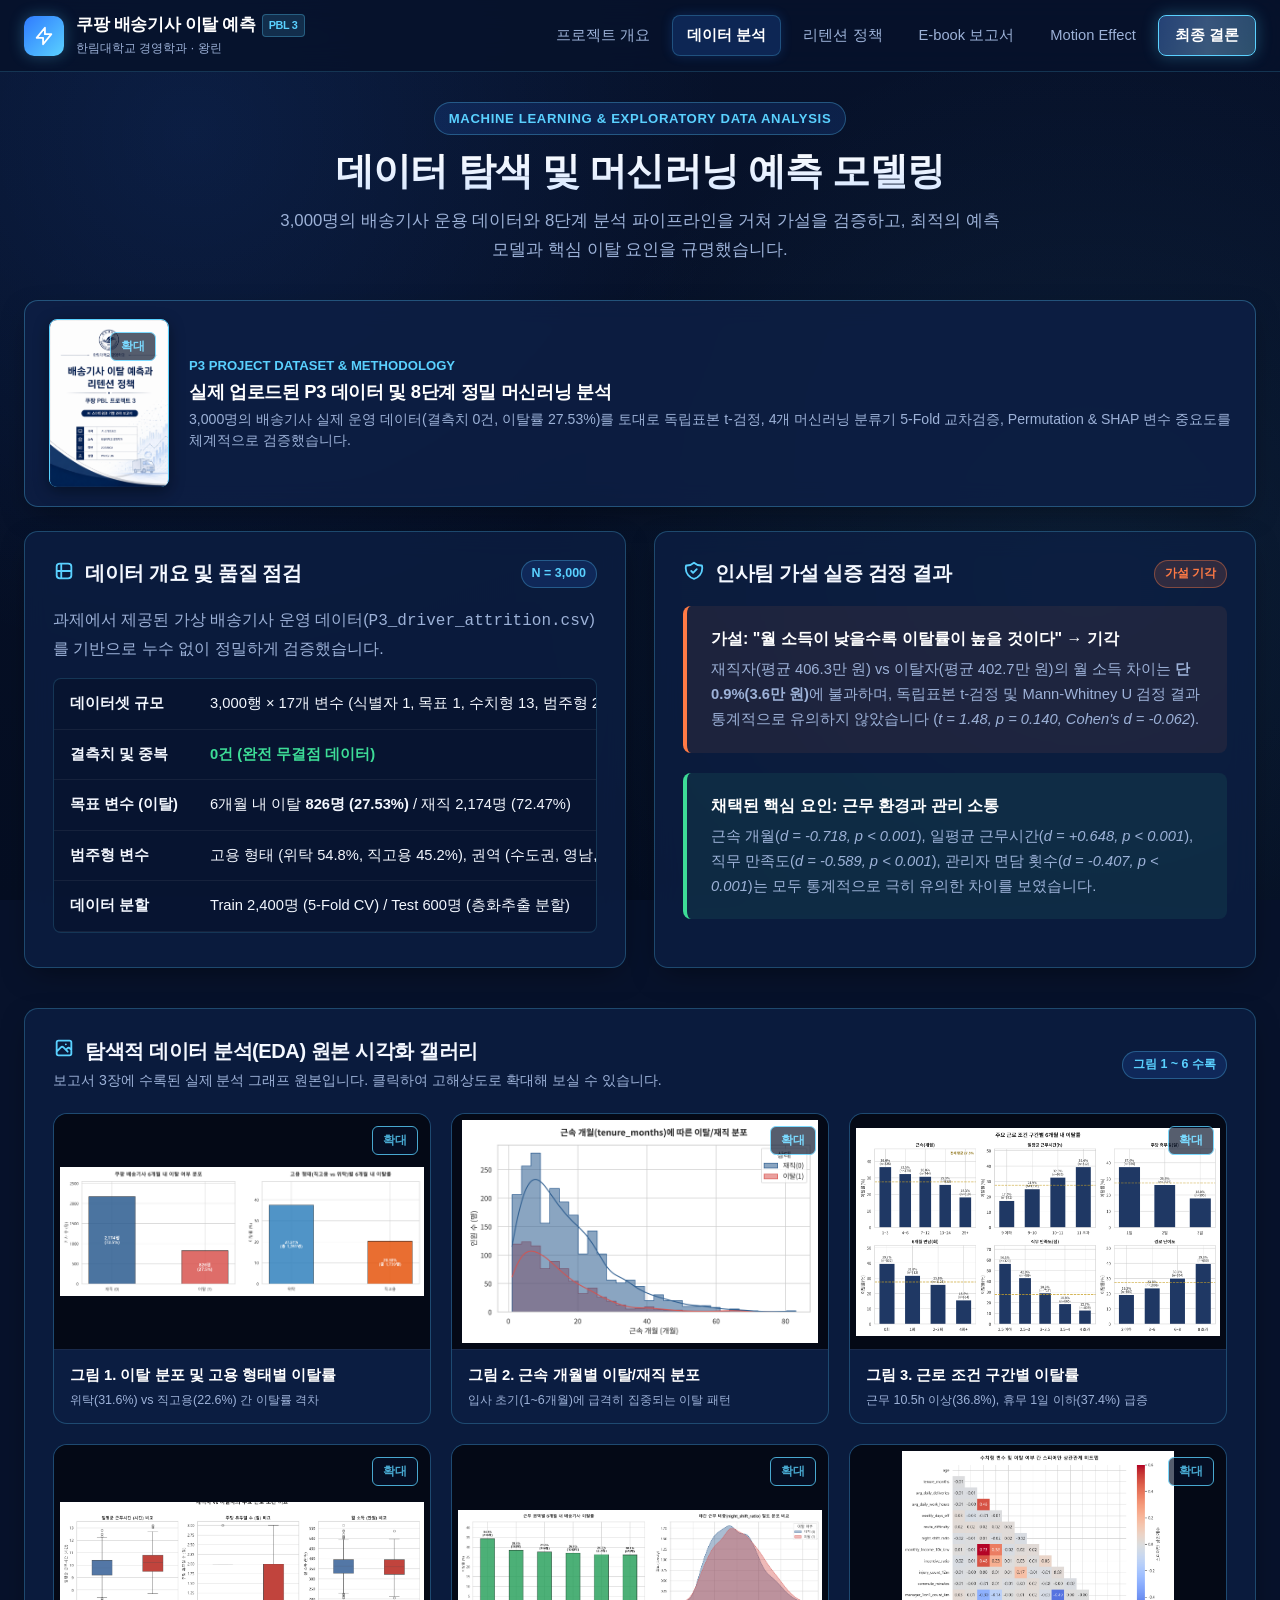
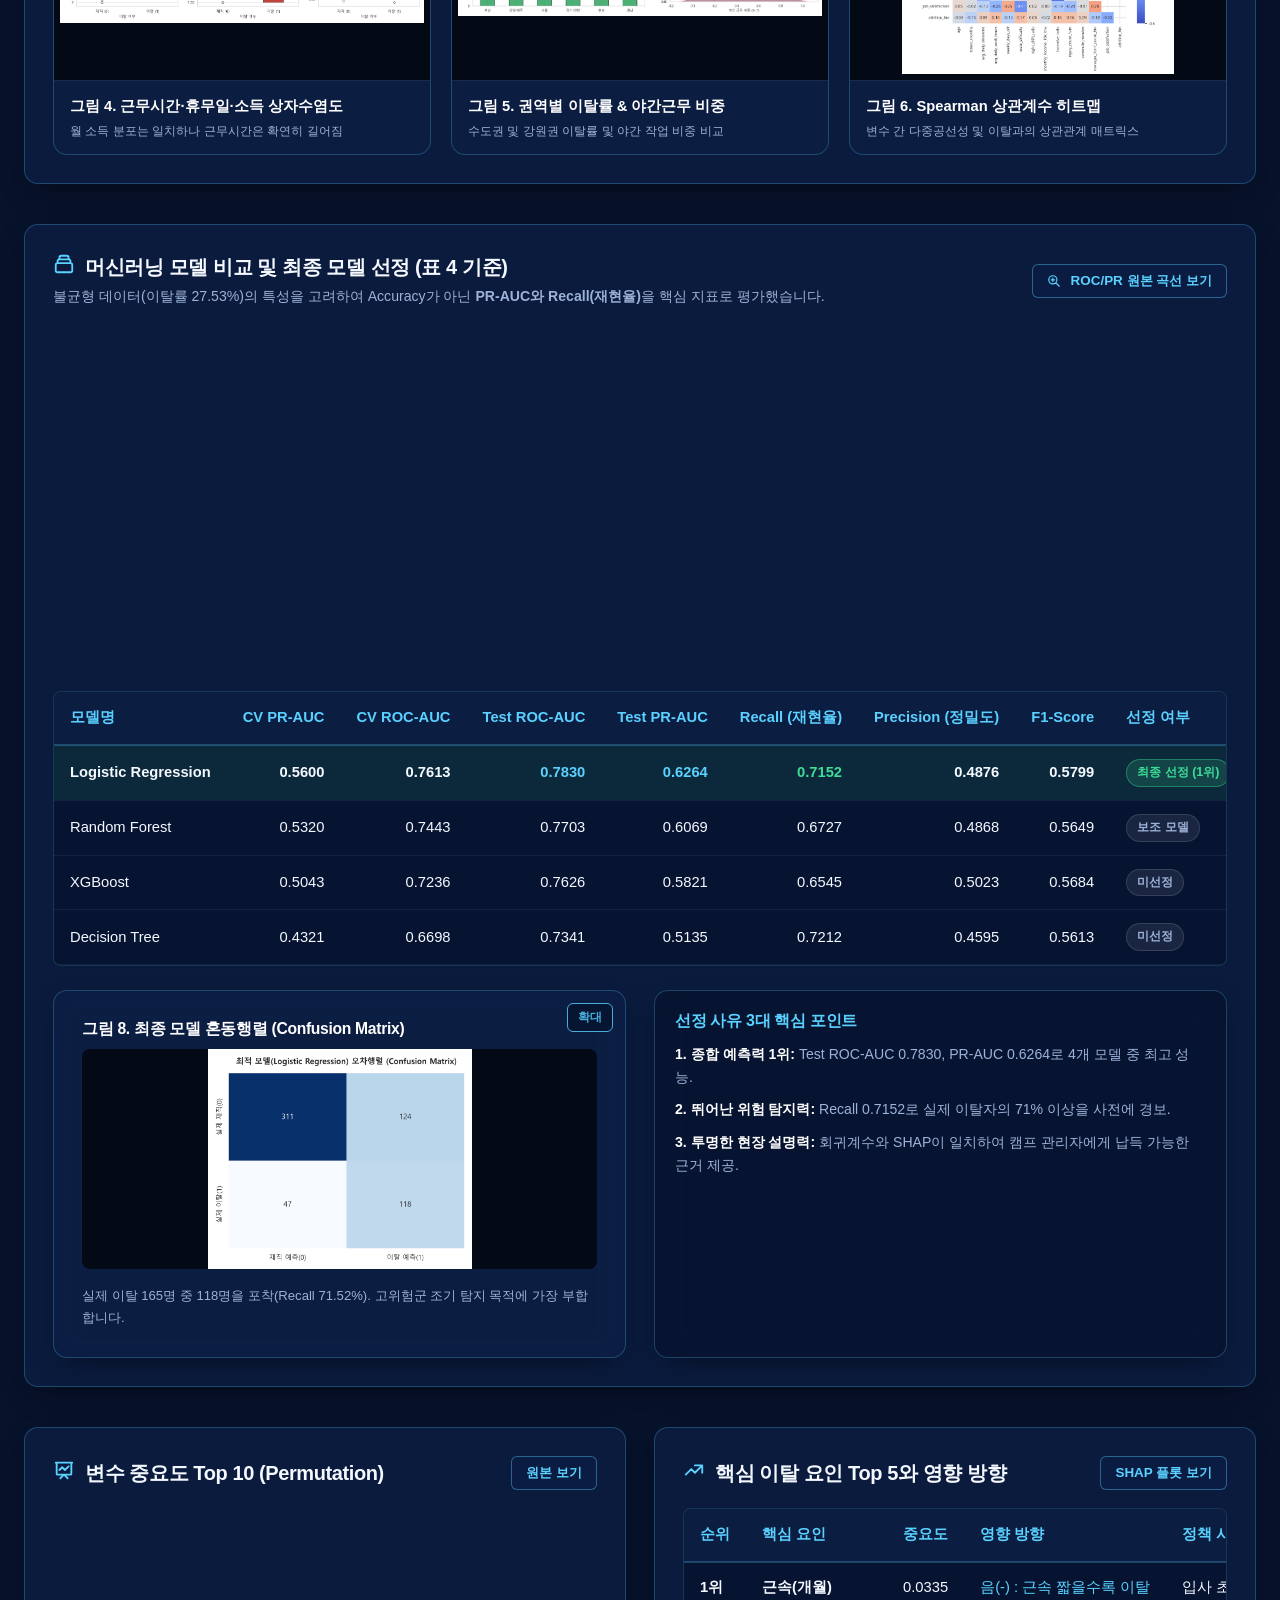
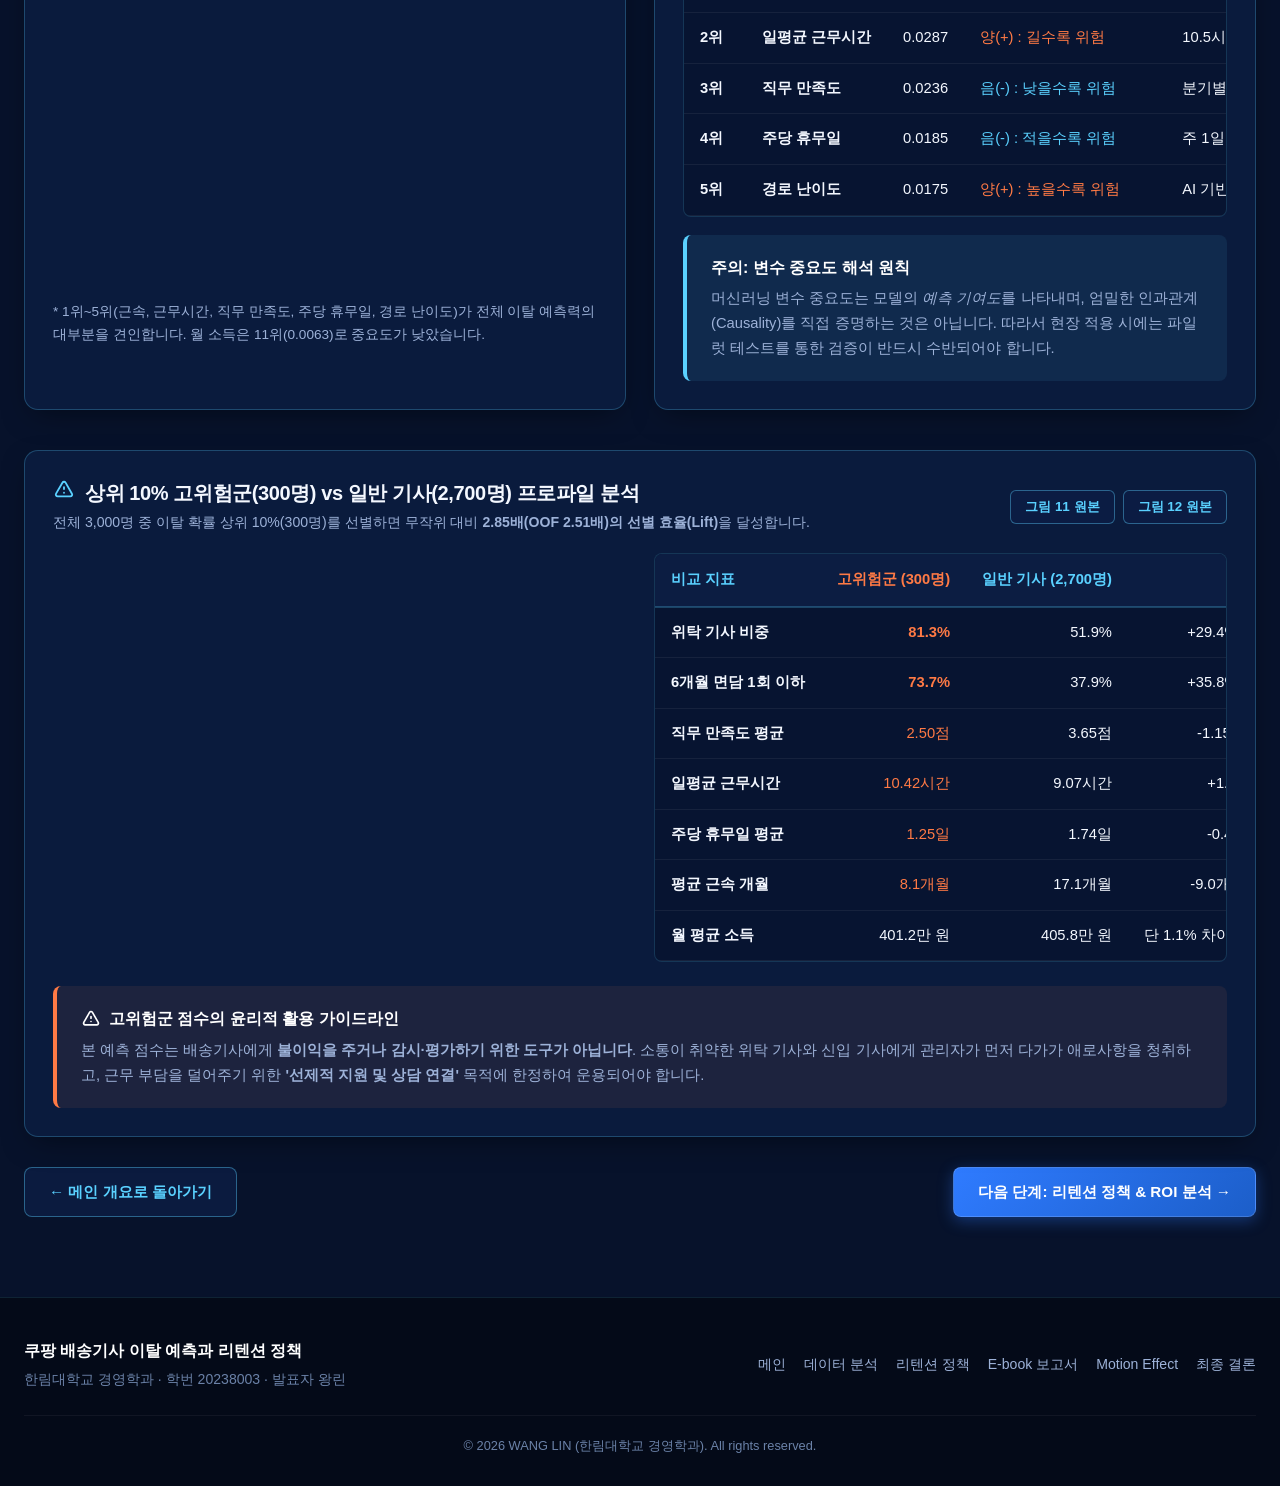
==== commit ec376470: "Add files via upload" ====
--- a/analysis.html
+++ b/analysis.html
@@ -8,6 +8,87 @@
   <link rel="stylesheet" href="css/responsive.css">
   <!-- Chart.js CDN -->
   <script src="https://cdn.jsdelivr.net/npm/chart.js"></script>
+  <style>
+    /* Analysis Visual Gallery Cards */
+    .analysis-gallery-grid {
+      display: grid;
+      grid-template-columns: repeat(3, 1fr);
+      gap: 20px;
+      margin-top: 20px;
+    }
+
+    .analysis-chart-card {
+      background: var(--panel-bg);
+      border: 1px solid var(--panel-border);
+      border-radius: var(--radius-md);
+      overflow: hidden;
+      transition: var(--transition);
+      cursor: pointer;
+      display: flex;
+      flex-direction: column;
+    }
+
+    .analysis-chart-card:hover {
+      border-color: var(--cyan);
+      box-shadow: 0 10px 25px rgba(47, 123, 255, 0.35);
+      transform: translateY(-3px);
+    }
+
+    .analysis-chart-imgwrap {
+      width: 100%;
+      aspect-ratio: 16/10;
+      background: #040916;
+      overflow: hidden;
+      position: relative;
+    }
+
+    .analysis-chart-img {
+      width: 100%;
+      height: 100%;
+      object-fit: contain;
+      display: block;
+      transition: var(--transition);
+      padding: 6px;
+    }
+
+    .analysis-chart-card:hover .analysis-chart-img {
+      transform: scale(1.04);
+    }
+
+    .analysis-chart-info {
+      padding: 14px 16px;
+      flex: 1;
+      display: flex;
+      flex-direction: column;
+      justify-content: space-between;
+      border-top: 1px solid rgba(255, 255, 255, 0.06);
+    }
+
+    .analysis-chart-title {
+      font-size: 0.92rem;
+      font-weight: 700;
+      color: #fff;
+      margin-bottom: 4px;
+    }
+
+    .analysis-chart-caption {
+      font-size: 0.78rem;
+      color: var(--text-muted);
+      line-height: 1.4;
+    }
+
+    @media (max-width: 992px) {
+      .analysis-gallery-grid {
+        grid-template-columns: repeat(2, 1fr);
+      }
+    }
+
+    @media (max-width: 580px) {
+      .analysis-gallery-grid {
+        grid-template-columns: 1fr;
+      }
+    }
+  </style>
 </head>
 <body>
 
@@ -50,6 +131,23 @@
           3,000명의 배송기사 운용 데이터와 8단계 분석 파이프라인을 거쳐 
           가설을 검증하고, 최적의 예측 모델과 핵심 이탈 요인을 규명했습니다.
         </p>
+      </div>
+
+      <!-- 프로젝트 대표 사진 및 분석 개요 카드 -->
+      <div class="card" style="margin-bottom: 24px; padding: 18px 24px; background: rgba(13, 31, 69, 0.85); border-color: rgba(90, 209, 255, 0.3);">
+        <div style="display: flex; gap: 20px; align-items: center; flex-wrap: wrap;">
+          <div class="zoomable-chart-card" data-zoom-src="P3이미지/P3이미지.png" data-zoom-caption="P3 프로젝트 공식 분석 사진 (P3이미지)" style="width: 120px; flex-shrink: 0; border-radius: 8px; overflow: hidden; border: 1px solid var(--cyan); box-shadow: 0 4px 15px rgba(0,0,0,0.4); cursor: pointer;">
+            <img src="P3이미지/P3이미지.png" alt="P3 프로젝트 사진" style="width: 100%; height: auto; display: block;" onerror="this.src='P3이미지.png'">
+            <div class="zoom-hint">확대</div>
+          </div>
+          <div style="flex: 1; min-width: 260px;">
+            <div style="font-size: 0.82rem; color: var(--cyan); font-weight: 700; text-transform: uppercase; margin-bottom: 4px;">P3 Project Dataset & Methodology</div>
+            <h3 style="font-size: 1.15rem; color: #fff; margin-bottom: 6px;">실제 업로드된 P3 데이터 및 8단계 정밀 머신러닝 분석</h3>
+            <p style="font-size: 0.88rem; color: var(--text-muted); margin: 0; line-height: 1.5;">
+              3,000명의 배송기사 실제 운영 데이터(결측치 0건, 이탈률 27.53%)를 토대로 독립표본 t-검정, 4개 머신러닝 분류기 5-Fold 교차검증, Permutation & SHAP 변수 중요도를 체계적으로 검증했습니다.
+            </p>
+          </div>
+        </div>
       </div>
 
       <!-- 1. 데이터 개요 & 가설 검정 -->
@@ -134,7 +232,97 @@
         </div>
       </section>
 
-      <!-- 2. 머신러닝 4대 모델 성능 비교 -->
+      <!-- 2. 탐색적 데이터 분석(EDA) 실제 그래프 이미지 갤러리 (신설) -->
+      <section style="margin-bottom: 40px;">
+        <div class="card">
+          <div class="card-header">
+            <div>
+              <h2 class="card-title">
+                <span class="card-title-icon">
+                  <svg width="22" height="22" fill="none" stroke="currentColor" viewBox="0 0 24 24"><path stroke-linecap="round" stroke-linejoin="round" stroke-width="2" d="M4 16l4.586-4.586a2 2 0 012.828 0L16 16m-2-2l1.586-1.586a2 2 0 012.828 0L20 14m-6-6h.01M6 20h12a2 2 0 002-2V6a2 2 0 00-2-2H6a2 2 0 00-2 2v12a2 2 0 002 2z"/></svg>
+                </span>
+                탐색적 데이터 분석(EDA) 원본 시각화 갤러리
+              </h2>
+              <p style="font-size: 0.88rem; color: var(--text-muted); margin-top: 4px;">
+                보고서 3장에 수록된 실제 분석 그래프 원본입니다. 클릭하여 고해상도로 확대해 보실 수 있습니다.
+              </p>
+            </div>
+            <span class="badge badge-blue">그림 1 ~ 6 수록</span>
+          </div>
+
+          <div class="analysis-gallery-grid">
+            
+            <div class="analysis-chart-card zoomable-chart-card" data-zoom-src="assets/charts/fig01_attrition_dist.png" data-zoom-caption="그림 1. 이탈 여부 분포(좌)와 고용 형태별 이탈률(우)">
+              <div class="analysis-chart-imgwrap">
+                <img src="assets/charts/fig01_attrition_dist.png" alt="그림 1" class="analysis-chart-img">
+                <div class="zoom-hint">확대</div>
+              </div>
+              <div class="analysis-chart-info">
+                <div class="analysis-chart-title">그림 1. 이탈 분포 및 고용 형태별 이탈률</div>
+                <div class="analysis-chart-caption">위탁(31.6%) vs 직고용(22.6%) 간 이탈률 격차</div>
+              </div>
+            </div>
+
+            <div class="analysis-chart-card zoomable-chart-card" data-zoom-src="assets/charts/fig02_tenure_dist.png" data-zoom-caption="그림 2. 근속 개월에 따른 이탈/재직 분포">
+              <div class="analysis-chart-imgwrap">
+                <img src="assets/charts/fig02_tenure_dist.png" alt="그림 2" class="analysis-chart-img">
+                <div class="zoom-hint">확대</div>
+              </div>
+              <div class="analysis-chart-info">
+                <div class="analysis-chart-title">그림 2. 근속 개월별 이탈/재직 분포</div>
+                <div class="analysis-chart-caption">입사 초기(1~6개월)에 급격히 집중되는 이탈 패턴</div>
+              </div>
+            </div>
+
+            <div class="analysis-chart-card zoomable-chart-card" data-zoom-src="assets/charts/fig03_working_conditions.png" data-zoom-caption="그림 3. 근로 조건 구간별 6개월 내 이탈률">
+              <div class="analysis-chart-imgwrap">
+                <img src="assets/charts/fig03_working_conditions.png" alt="그림 3" class="analysis-chart-img">
+                <div class="zoom-hint">확대</div>
+              </div>
+              <div class="analysis-chart-info">
+                <div class="analysis-chart-title">그림 3. 근로 조건 구간별 이탈률</div>
+                <div class="analysis-chart-caption">근무 10.5h 이상(36.8%), 휴무 1일 이하(37.4%) 급증</div>
+              </div>
+            </div>
+
+            <div class="analysis-chart-card zoomable-chart-card" data-zoom-src="assets/charts/fig04_workhours_income.png" data-zoom-caption="그림 4. 재직자 vs 이탈자의 근무시간·휴무일·월 소득 비교">
+              <div class="analysis-chart-imgwrap">
+                <img src="assets/charts/fig04_workhours_income.png" alt="그림 4" class="analysis-chart-img">
+                <div class="zoom-hint">확대</div>
+              </div>
+              <div class="analysis-chart-info">
+                <div class="analysis-chart-title">그림 4. 근무시간·휴무일·소득 상자수염도</div>
+                <div class="analysis-chart-caption">월 소득 분포는 일치하나 근무시간은 확연히 길어짐</div>
+              </div>
+            </div>
+
+            <div class="analysis-chart-card zoomable-chart-card" data-zoom-src="assets/charts/fig05_region_nightshift.png" data-zoom-caption="그림 5. 권역별 이탈률(좌)과 야간 근무 비중 분포(우)">
+              <div class="analysis-chart-imgwrap">
+                <img src="assets/charts/fig05_region_nightshift.png" alt="그림 5" class="analysis-chart-img">
+                <div class="zoom-hint">확대</div>
+              </div>
+              <div class="analysis-chart-info">
+                <div class="analysis-chart-title">그림 5. 권역별 이탈률 & 야간근무 비중</div>
+                <div class="analysis-chart-caption">수도권 및 강원권 이탈률 및 야간 작업 비중 비교</div>
+              </div>
+            </div>
+
+            <div class="analysis-chart-card zoomable-chart-card" data-zoom-src="assets/charts/fig06_correlation_heatmap.png" data-zoom-caption="그림 6. 수치형 변수 간 Spearman 상관 히트맵">
+              <div class="analysis-chart-imgwrap">
+                <img src="assets/charts/fig06_correlation_heatmap.png" alt="그림 6" class="analysis-chart-img">
+                <div class="zoom-hint">확대</div>
+              </div>
+              <div class="analysis-chart-info">
+                <div class="analysis-chart-title">그림 6. Spearman 상관계수 히트맵</div>
+                <div class="analysis-chart-caption">변수 간 다중공선성 및 이탈과의 상관관계 매트릭스</div>
+              </div>
+            </div>
+
+          </div>
+        </div>
+      </section>
+
+      <!-- 3. 머신러닝 4대 모델 성능 비교 -->
       <section style="margin-bottom: 40px;">
         <div class="card">
           <div class="card-header">
@@ -225,32 +413,33 @@
             </table>
           </div>
 
-          <!-- Model Selection Rationale -->
-          <div class="grid-3" style="margin-top: 24px;">
-            <div class="card" style="background: rgba(7, 18, 43, 0.7); padding: 18px;">
-              <h4 style="font-size: 0.95rem; color: var(--cyan); margin-bottom: 8px;">1. 전 영역 예측력 1위</h4>
-              <p style="font-size: 0.85rem;">
-                Test ROC-AUC 0.7830 및 PR-AUC 0.6264로 4개 알고리즘 중 가장 높은 종합 성능을 기록했습니다.
+          <!-- Model Comparison & Confusion Matrix Cards -->
+          <div class="grid-2" style="margin-top: 24px;">
+            <div class="card zoomable-chart-card" data-zoom-src="assets/charts/fig08_confusion_matrix.png" data-zoom-caption="그림 8. 최종 모델 Logistic Regression 혼동행렬 (TN 311, FP 124, FN 47, TP 118)">
+              <div class="card-header" style="margin-bottom: 10px;">
+                <h4 style="font-size: 0.98rem; color: #fff;">그림 8. 최종 모델 혼동행렬 (Confusion Matrix)</h4>
+                <div class="zoom-hint">확대</div>
+              </div>
+              <img src="assets/charts/fig08_confusion_matrix.png" alt="혼동행렬" style="width: 100%; height: auto; max-height: 220px; object-fit: contain; background: #040916; border-radius: 8px;">
+              <p style="font-size: 0.82rem; color: var(--text-muted); margin-top: 8px;">
+                실제 이탈 165명 중 118명을 포착(Recall 71.52%). 고위험군 조기 탐지 목적에 가장 부합합니다.
               </p>
             </div>
-            <div class="card" style="background: rgba(7, 18, 43, 0.7); padding: 18px;">
-              <h4 style="font-size: 0.95rem; color: var(--cyan); margin-bottom: 8px;">2. 뛰어난 위험 탐지력</h4>
-              <p style="font-size: 0.85rem;">
-                Recall 0.7152로 Test 세트 실제 이탈자 165명 중 118명을 사전에 포착했습니다 (TN 311, FP 124, FN 47, TP 118).
-              </p>
-            </div>
-            <div class="card" style="background: rgba(7, 18, 43, 0.7); padding: 18px;">
-              <h4 style="font-size: 0.95rem; color: var(--cyan); margin-bottom: 8px;">3. 명확한 현장 설명력</h4>
-              <p style="font-size: 0.85rem;">
-                블랙박스 모델과 달리 회귀 계수와 오즈비(Odds Ratio)가 직관적이어서 캠프 관리자에게 설득력 있게 전달 가능합니다.
-              </p>
+
+            <div class="card" style="background: rgba(7, 18, 43, 0.7); padding: 20px;">
+              <h4 style="font-size: 1rem; color: var(--cyan); margin-bottom: 12px;">선정 사유 3대 핵심 포인트</h4>
+              <ul style="display: flex; flex-direction: column; gap: 10px; font-size: 0.88rem; color: var(--text-muted);">
+                <li><strong style="color: #fff;">1. 종합 예측력 1위:</strong> Test ROC-AUC 0.7830, PR-AUC 0.6264로 4개 모델 중 최고 성능.</li>
+                <li><strong style="color: #fff;">2. 뛰어난 위험 탐지력:</strong> Recall 0.7152로 실제 이탈자의 71% 이상을 사전에 경보.</li>
+                <li><strong style="color: #fff;">3. 투명한 현장 설명력:</strong> 회귀계수와 SHAP이 일치하여 캠프 관리자에게 납득 가능한 근거 제공.</li>
+              </ul>
             </div>
           </div>
 
         </div>
       </section>
 
-      <!-- 3. 핵심 이탈 요인 Top 10 (Permutation & SHAP) -->
+      <!-- 4. 핵심 이탈 요인 Top 10 (Permutation & SHAP) -->
       <section style="margin-bottom: 40px;">
         <div class="grid-2">
           
@@ -355,7 +544,7 @@
         </div>
       </section>
 
-      <!-- 4. 상위 10% 고위험군 (300명) 심층 분석 -->
+      <!-- 5. 상위 10% 고위험군 (300명) 심층 분석 -->
       <section style="margin-bottom: 20px;">
         <div class="card">
           <div class="card-header">
@@ -370,9 +559,14 @@
                 전체 3,000명 중 이탈 확률 상위 10%(300명)를 선별하면 무작위 대비 <strong>2.85배(OOF 2.51배)의 선별 효율(Lift)</strong>을 달성합니다.
               </p>
             </div>
-            <button class="btn btn-sm btn-secondary" data-zoom-src="assets/charts/fig11_risk_distribution.png" data-zoom-caption="그림 11. 전체 배송기사 이탈 위험 점수 분포와 상위 10% 기준선 (원본)">
-              위험도 분포도 보기
-            </button>
+            <div style="display: flex; gap: 8px;">
+              <button class="btn btn-sm btn-secondary" data-zoom-src="assets/charts/fig11_risk_distribution.png" data-zoom-caption="그림 11. 전체 배송기사 이탈 위험 점수 분포와 상위 10% 기준선">
+                그림 11 원본
+              </button>
+              <button class="btn btn-sm btn-secondary" data-zoom-src="assets/charts/fig12_risk_factors_count.png" data-zoom-caption="그림 12. 위험 신호 개수별 실제 이탈률">
+                그림 12 원본
+              </button>
+            </div>
           </div>
 
           <!-- Comparison Bar Chart & Table Grid -->
